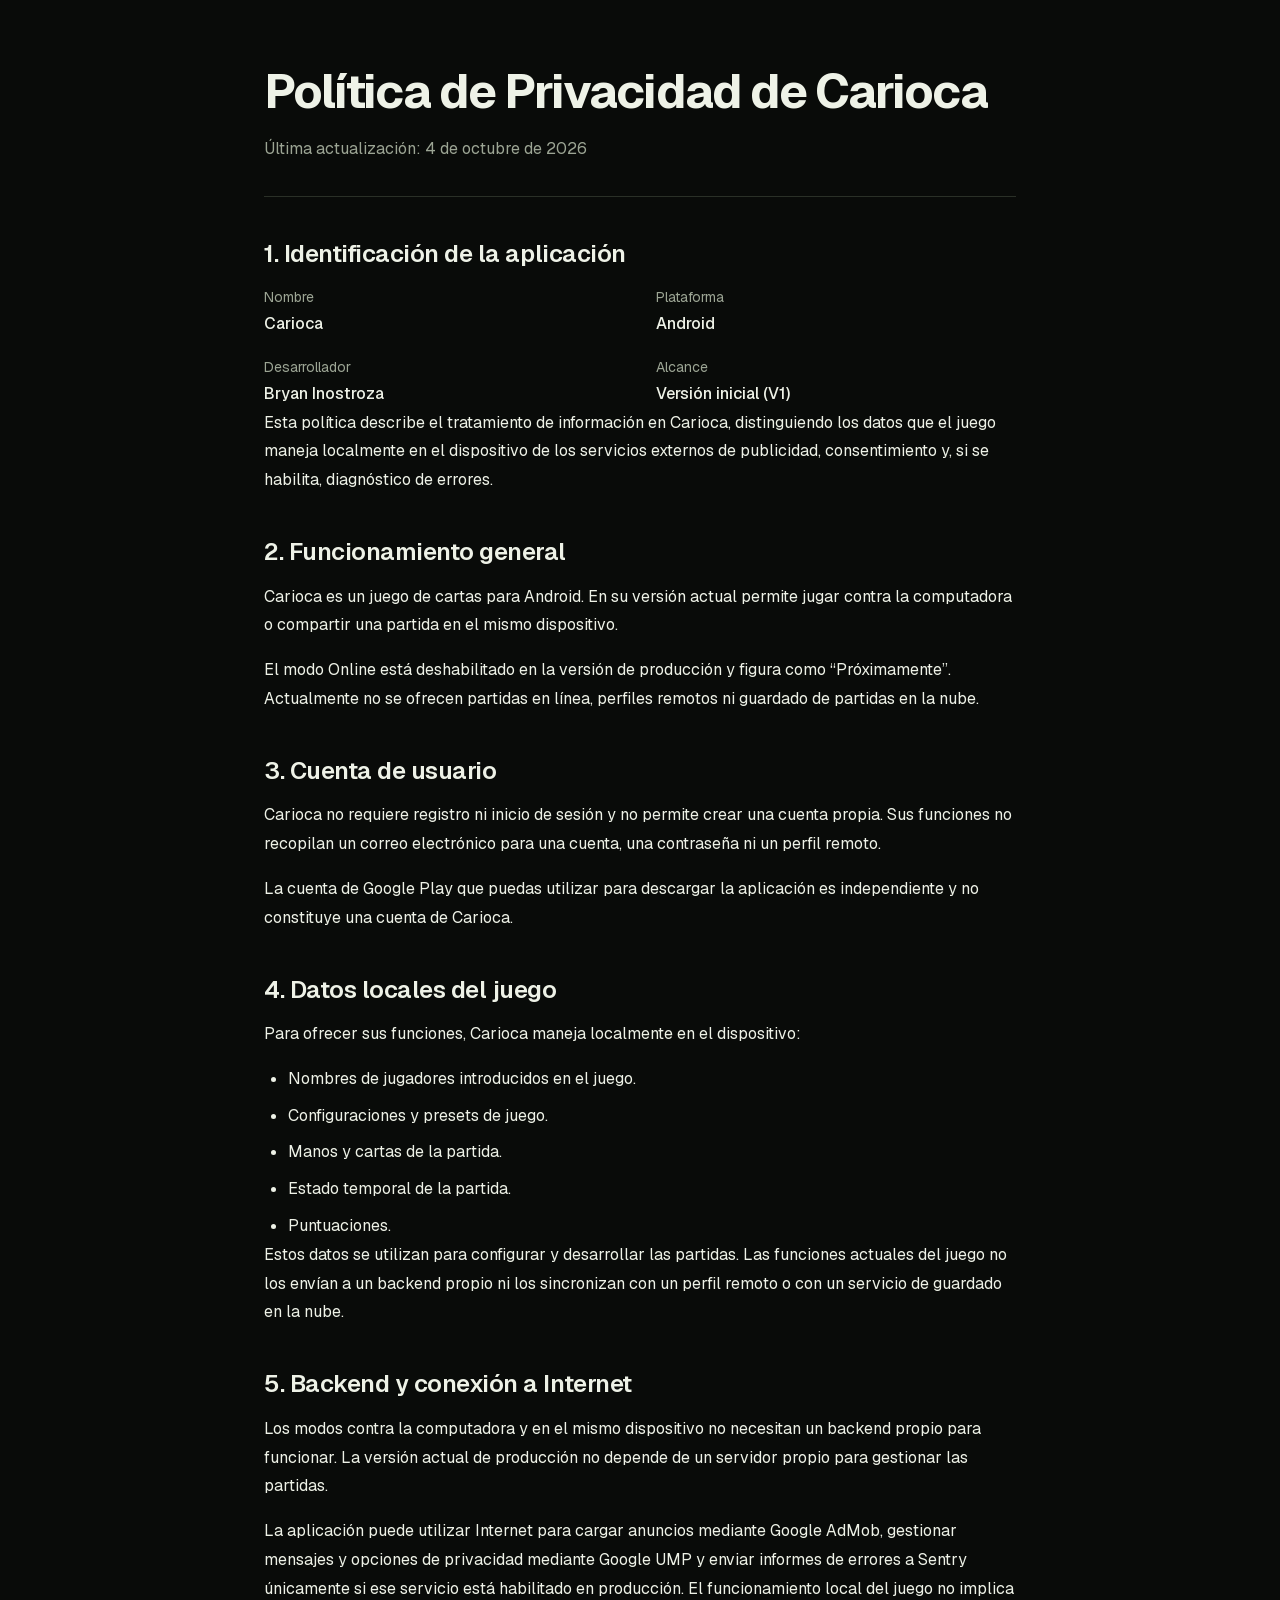
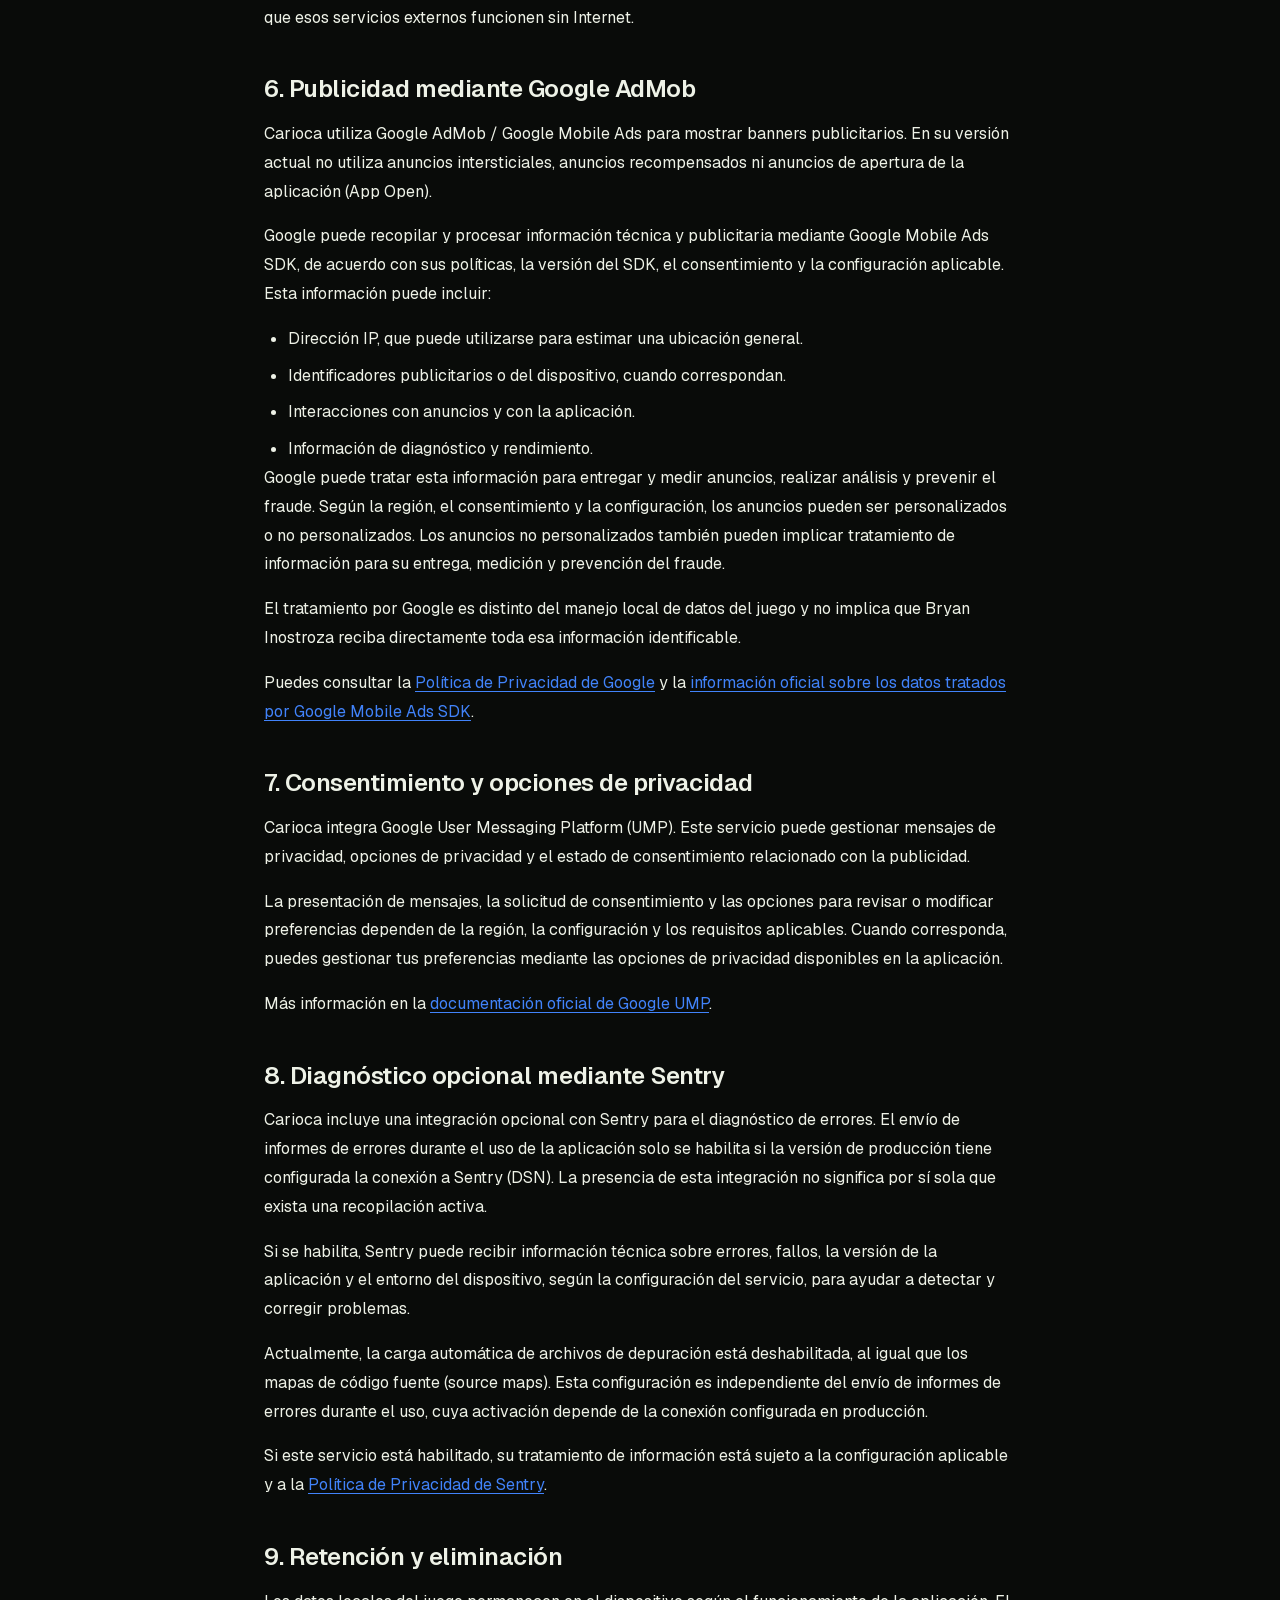
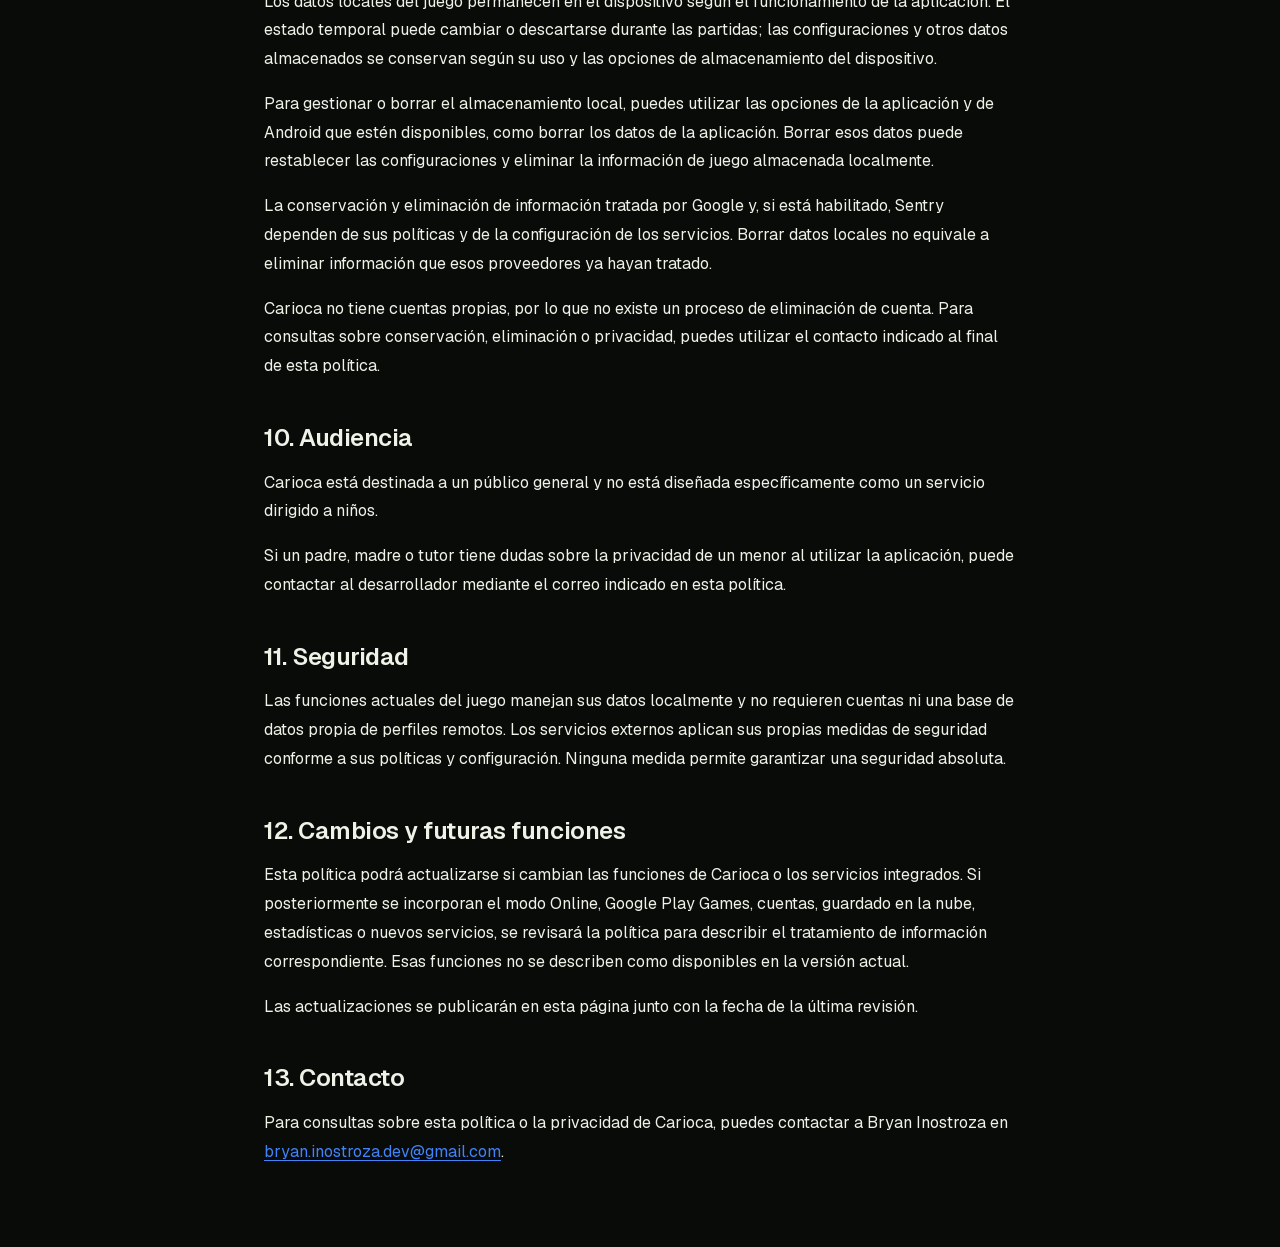
==== carioca/index.html @ cc93dd93 "feat: add Carioca privacy policy" ====
<!DOCTYPE html>
<html lang="es">
  <head>
    <meta charset="utf-8">
    <meta name="viewport" content="width=device-width, initial-scale=1">
    <title>Política de Privacidad — Carioca</title>
    <meta name="description" content="Política de privacidad de la aplicación Carioca.">
    <link rel="stylesheet" href="../styles.css">
  </head>
  <body class="policy-site">
    <main class="policy-page">
      <article aria-labelledby="titulo-politica">
        <header>
          <h1 id="titulo-politica">Política de Privacidad de Carioca</h1>
          <p>Última actualización: <time datetime="2026-10-04">4 de octubre de 2026</time></p>
        </header>
        <section aria-labelledby="identificacion">
          <h2 id="identificacion">1. Identificación de la aplicación</h2>
          <dl>
            <div>
              <dt>Nombre</dt>
              <dd>Carioca</dd>
            </div>
            <div>
              <dt>Plataforma</dt>
              <dd>Android</dd>
            </div>
            <div>
              <dt>Desarrollador</dt>
              <dd>Bryan Inostroza</dd>
            </div>
            <div>
              <dt>Alcance</dt>
              <dd>Versión inicial (V1)</dd>
            </div>
          </dl>
          <p>Esta política describe el tratamiento de información en Carioca, distinguiendo los datos que el juego maneja localmente en el dispositivo de los servicios externos de publicidad, consentimiento y, si se habilita, diagnóstico de errores.</p>
        </section>
        <section aria-labelledby="funcionamiento">
          <h2 id="funcionamiento">2. Funcionamiento general</h2>
          <p>Carioca es un juego de cartas para Android. En su versión actual permite jugar contra la computadora o compartir una partida en el mismo dispositivo.</p>
          <p>El modo Online está deshabilitado en la versión de producción y figura como “Próximamente”. Actualmente no se ofrecen partidas en línea, perfiles remotos ni guardado de partidas en la nube.</p>
        </section>
        <section aria-labelledby="cuenta">
          <h2 id="cuenta">3. Cuenta de usuario</h2>
          <p>Carioca no requiere registro ni inicio de sesión y no permite crear una cuenta propia. Sus funciones no recopilan un correo electrónico para una cuenta, una contraseña ni un perfil remoto.</p>
          <p>La cuenta de Google Play que puedas utilizar para descargar la aplicación es independiente y no constituye una cuenta de Carioca.</p>
        </section>
        <section aria-labelledby="datos-locales">
          <h2 id="datos-locales">4. Datos locales del juego</h2>
          <p>Para ofrecer sus funciones, Carioca maneja localmente en el dispositivo:</p>
          <ul>
            <li>Nombres de jugadores introducidos en el juego.</li>
            <li>Configuraciones y presets de juego.</li>
            <li>Manos y cartas de la partida.</li>
            <li>Estado temporal de la partida.</li>
            <li>Puntuaciones.</li>
          </ul>
          <p>Estos datos se utilizan para configurar y desarrollar las partidas. Las funciones actuales del juego no los envían a un backend propio ni los sincronizan con un perfil remoto o con un servicio de guardado en la nube.</p>
        </section>
        <section aria-labelledby="conexion">
          <h2 id="conexion">5. Backend y conexión a Internet</h2>
          <p>Los modos contra la computadora y en el mismo dispositivo no necesitan un backend propio para funcionar. La versión actual de producción no depende de un servidor propio para gestionar las partidas.</p>
          <p>La aplicación puede utilizar Internet para cargar anuncios mediante Google AdMob, gestionar mensajes y opciones de privacidad mediante Google UMP y enviar informes de errores a Sentry únicamente si ese servicio está habilitado en producción. El funcionamiento local del juego no implica que esos servicios externos funcionen sin Internet.</p>
        </section>
        <section aria-labelledby="admob">
          <h2 id="admob">6. Publicidad mediante Google AdMob</h2>
          <p>Carioca utiliza Google AdMob / Google Mobile Ads para mostrar banners publicitarios. En su versión actual no utiliza anuncios intersticiales, anuncios recompensados ni anuncios de apertura de la aplicación (App Open).</p>
          <p>Google puede recopilar y procesar información técnica y publicitaria mediante Google Mobile Ads SDK, de acuerdo con sus políticas, la versión del SDK, el consentimiento y la configuración aplicable. Esta información puede incluir:</p>
          <ul>
            <li>Dirección IP, que puede utilizarse para estimar una ubicación general.</li>
            <li>Identificadores publicitarios o del dispositivo, cuando correspondan.</li>
            <li>Interacciones con anuncios y con la aplicación.</li>
            <li>Información de diagnóstico y rendimiento.</li>
          </ul>
          <p>Google puede tratar esta información para entregar y medir anuncios, realizar análisis y prevenir el fraude. Según la región, el consentimiento y la configuración, los anuncios pueden ser personalizados o no personalizados. Los anuncios no personalizados también pueden implicar tratamiento de información para su entrega, medición y prevención del fraude.</p>
          <p>El tratamiento por Google es distinto del manejo local de datos del juego y no implica que Bryan Inostroza reciba directamente toda esa información identificable.</p>
          <p>Puedes consultar la <a href="https://policies.google.com/privacy">Política de Privacidad de Google</a> y la <a href="https://developers.google.com/admob/android/privacy/play-data-disclosure">información oficial sobre los datos tratados por Google Mobile Ads SDK</a>.</p>
        </section>
        <section aria-labelledby="consentimiento">
          <h2 id="consentimiento">7. Consentimiento y opciones de privacidad</h2>
          <p>Carioca integra Google User Messaging Platform (UMP). Este servicio puede gestionar mensajes de privacidad, opciones de privacidad y el estado de consentimiento relacionado con la publicidad.</p>
          <p>La presentación de mensajes, la solicitud de consentimiento y las opciones para revisar o modificar preferencias dependen de la región, la configuración y los requisitos aplicables. Cuando corresponda, puedes gestionar tus preferencias mediante las opciones de privacidad disponibles en la aplicación.</p>
          <p>Más información en la <a href="https://developers.google.com/admob/android/privacy">documentación oficial de Google UMP</a>.</p>
        </section>
        <section aria-labelledby="sentry">
          <h2 id="sentry">8. Diagnóstico opcional mediante Sentry</h2>
          <p>Carioca incluye una integración opcional con Sentry para el diagnóstico de errores. El envío de informes de errores durante el uso de la aplicación solo se habilita si la versión de producción tiene configurada la conexión a Sentry (DSN). La presencia de esta integración no significa por sí sola que exista una recopilación activa.</p>
          <p>Si se habilita, Sentry puede recibir información técnica sobre errores, fallos, la versión de la aplicación y el entorno del dispositivo, según la configuración del servicio, para ayudar a detectar y corregir problemas.</p>
          <p>Actualmente, la carga automática de archivos de depuración está deshabilitada, al igual que los mapas de código fuente (source maps). Esta configuración es independiente del envío de informes de errores durante el uso, cuya activación depende de la conexión configurada en producción.</p>
          <p>Si este servicio está habilitado, su tratamiento de información está sujeto a la configuración aplicable y a la <a href="https://sentry.io/privacy/">Política de Privacidad de Sentry</a>.</p>
        </section>
        <section aria-labelledby="retencion">
          <h2 id="retencion">9. Retención y eliminación</h2>
          <p>Los datos locales del juego permanecen en el dispositivo según el funcionamiento de la aplicación. El estado temporal puede cambiar o descartarse durante las partidas; las configuraciones y otros datos almacenados se conservan según su uso y las opciones de almacenamiento del dispositivo.</p>
          <p>Para gestionar o borrar el almacenamiento local, puedes utilizar las opciones de la aplicación y de Android que estén disponibles, como borrar los datos de la aplicación. Borrar esos datos puede restablecer las configuraciones y eliminar la información de juego almacenada localmente.</p>
          <p>La conservación y eliminación de información tratada por Google y, si está habilitado, Sentry dependen de sus políticas y de la configuración de los servicios. Borrar datos locales no equivale a eliminar información que esos proveedores ya hayan tratado.</p>
          <p>Carioca no tiene cuentas propias, por lo que no existe un proceso de eliminación de cuenta. Para consultas sobre conservación, eliminación o privacidad, puedes utilizar el contacto indicado al final de esta política.</p>
        </section>
        <section aria-labelledby="audiencia">
          <h2 id="audiencia">10. Audiencia</h2>
          <p>Carioca está destinada a un público general y no está diseñada específicamente como un servicio dirigido a niños.</p>
          <p>Si un padre, madre o tutor tiene dudas sobre la privacidad de un menor al utilizar la aplicación, puede contactar al desarrollador mediante el correo indicado en esta política.</p>
        </section>
        <section aria-labelledby="seguridad">
          <h2 id="seguridad">11. Seguridad</h2>
          <p>Las funciones actuales del juego manejan sus datos localmente y no requieren cuentas ni una base de datos propia de perfiles remotos. Los servicios externos aplican sus propias medidas de seguridad conforme a sus políticas y configuración. Ninguna medida permite garantizar una seguridad absoluta.</p>
        </section>
        <section aria-labelledby="cambios">
          <h2 id="cambios">12. Cambios y futuras funciones</h2>
          <p>Esta política podrá actualizarse si cambian las funciones de Carioca o los servicios integrados. Si posteriormente se incorporan el modo Online, Google Play Games, cuentas, guardado en la nube, estadísticas o nuevos servicios, se revisará la política para describir el tratamiento de información correspondiente. Esas funciones no se describen como disponibles en la versión actual.</p>
          <p>Las actualizaciones se publicarán en esta página junto con la fecha de la última revisión.</p>
        </section>
        <section aria-labelledby="contacto-privacidad">
          <h2 id="contacto-privacidad">13. Contacto</h2>
          <p>Para consultas sobre esta política o la privacidad de Carioca, puedes contactar a Bryan Inostroza en <a href="mailto:bryan.inostroza.dev@gmail.com">bryan.inostroza.dev@gmail.com</a>.</p>
        </section>
      </article>
    </main>
  </body>
</html>
---- styles.css ----
:root {
  color-scheme: light;
  --background: #f5f6f8;
  --surface: #ffffff;
  --text: #242b35;
  --muted: #596372;
  --border: #dce1e7;
  --accent: #254e78;
  font-family: system-ui, -apple-system, BlinkMacSystemFont, "Segoe UI", sans-serif;
  color: var(--text);
  background: var(--background);
  line-height: 1.75;
  -webkit-text-size-adjust: 100%;
}

* {
  box-sizing: border-box;
}

body {
  margin: 0;
}

.page {
  width: min(100% - 2rem, 48rem);
  margin: 3rem auto;
  padding: clamp(1.25rem, 5vw, 3.5rem);
  background: var(--surface);
  border: 1px solid var(--border);
  border-radius: 0.75rem;
  overflow-wrap: anywhere;
}

.directory h1 {
  margin: 0;
  font-size: clamp(1.8rem, 5vw, 2.5rem);
  line-height: 1.25;
  font-weight: 650;
  letter-spacing: -0.035em;
  text-wrap: balance;
}

a {
  color: var(--accent);
  text-underline-offset: 0.2em;
  text-decoration-thickness: 0.08em;
}

a:hover {
  text-decoration-thickness: 0.15em;
}

a:focus-visible {
  outline: 3px solid var(--accent);
  outline-offset: 4px;
  border-radius: 2px;
}

.directory {
  margin-top: clamp(2rem, 12vh, 7rem);
}

.app-link {
  display: block;
  margin-top: 2rem;
  padding: 0.75rem 0;
  border-top: 1px solid var(--border);
  font-weight: 600;
}

@media (max-width: 36rem) {
  .page {
    margin-block: 1rem;
  }
}

@media print {
  :root {
    background: white;
    color: black;
  }

  .page {
    width: 100%;
    margin: 0;
    padding: 0;
    border: 0;
  }

  h2 {
    break-after: avoid;
  }
}

/* Fonts bundled locally with their OFL licenses in assets/fonts/. */
@font-face {
  font-family: "Geist";
  font-style: normal;
  font-weight: 100 900;
  font-display: swap;
  src: url("./assets/fonts/geist-latin.woff2") format("woff2");
}

@font-face {
  font-family: "Geist Mono";
  font-style: normal;
  font-weight: 100 900;
  font-display: swap;
  src: url("./assets/fonts/geist-mono-latin.woff2") format("woff2");
}

/* Static equivalent of the reference privacy layout and its dark theme. */
.policy-site {
  color-scheme: dark;
  --background: #090b09;
  --text: #eef2e7;
  --muted: #9ca594;
  --border: #2a3027;
  --accent: #4183fa;
  min-height: 100dvh;
  background: var(--background);
  color: var(--text);
  font-family: "Geist", system-ui, -apple-system, BlinkMacSystemFont, "Segoe UI", sans-serif;
  -webkit-font-smoothing: antialiased;
  -moz-osx-font-smoothing: grayscale;
  text-rendering: optimizeLegibility;
}

.policy-site ::selection {
  background: rgb(185 232 74 / 0.28);
  color: var(--text);
}

.policy-page {
  width: 100%;
  max-width: 50rem;
  margin-inline: auto;
  padding: 3rem 1rem 4rem;
  line-height: 1.8;
  overflow-wrap: anywhere;
}

/* Replace browser defaults and the directory's shared typography. */
.policy-page :where(h1, h2, p, dl, dd, ul, section) {
  margin: 0;
}

.policy-page header {
  margin-bottom: 2.5rem;
  padding-bottom: 2rem;
  border-bottom: 1px solid var(--border);
}

.policy-page h1 {
  font-size: clamp(2rem, 5vw, 3rem);
  font-weight: 700;
  line-height: 1.15;
  letter-spacing: -0.04em;
  text-wrap: balance;
}

.policy-page header p {
  margin-top: 1rem;
  color: var(--muted);
  font-size: 1rem;
}

.policy-page section + section {
  margin-top: 2.5rem;
}

.policy-page h2 {
  margin-bottom: 0.875rem;
  font-size: clamp(1.25rem, 3vw, 1.5rem);
  font-weight: 600;
  line-height: 1.4;
  letter-spacing: -0.02em;
}

.policy-page p + p,
.policy-page ul {
  margin-top: 1rem;
}

.policy-page ul {
  padding-left: 1.5rem;
  list-style: disc;
}

.policy-page li + li {
  margin-top: 0.5rem;
}

.policy-page dl {
  display: grid;
  gap: 0.75rem;
}

.policy-page dt {
  font-size: 0.875rem;
  color: var(--muted);
}

.policy-page dd {
  min-width: 0;
  font-weight: 500;
}

.policy-page code {
  font-family: "Geist Mono", ui-monospace, monospace;
  font-size: 0.875em;
}

.policy-page a {
  text-decoration: underline;
  text-decoration-thickness: auto;
}

.policy-page a:hover {
  color: var(--text);
  text-decoration-thickness: auto;
}

.policy-page a:focus-visible {
  outline: 2px solid var(--accent);
  outline-offset: 4px;
}

@media (min-width: 640px) {
  .policy-page {
    padding: 4rem 1.5rem 5rem;
  }

  .policy-page dl {
    grid-template-columns: repeat(2, minmax(0, 1fr));
    gap: 1rem 2rem;
  }
}

@media print {
  .policy-site {
    color-scheme: light;
    --background: #ffffff;
    --text: #000000;
    --muted: #333333;
    --border: #777777;
    --accent: #254e78;
    background: white;
    color: black;
  }

  .policy-page {
    max-width: none;
    padding: 0;
  }
}
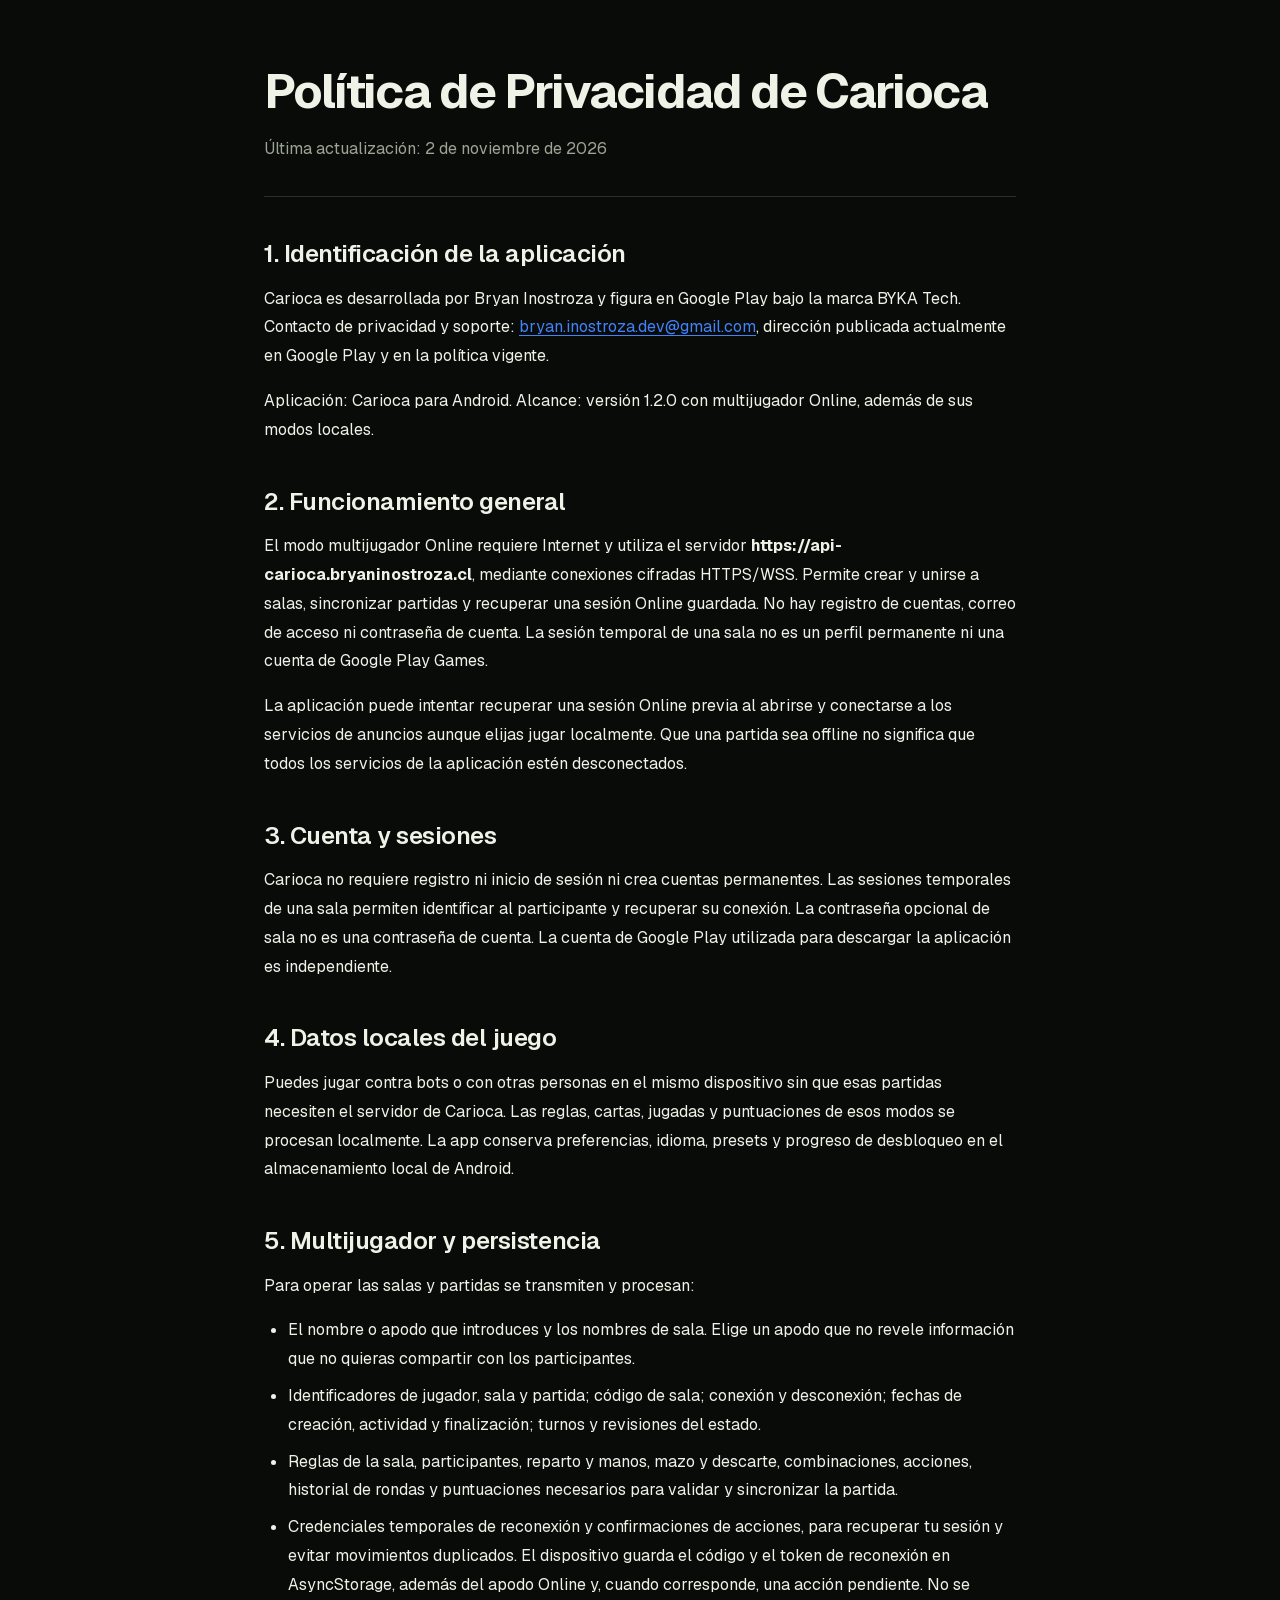
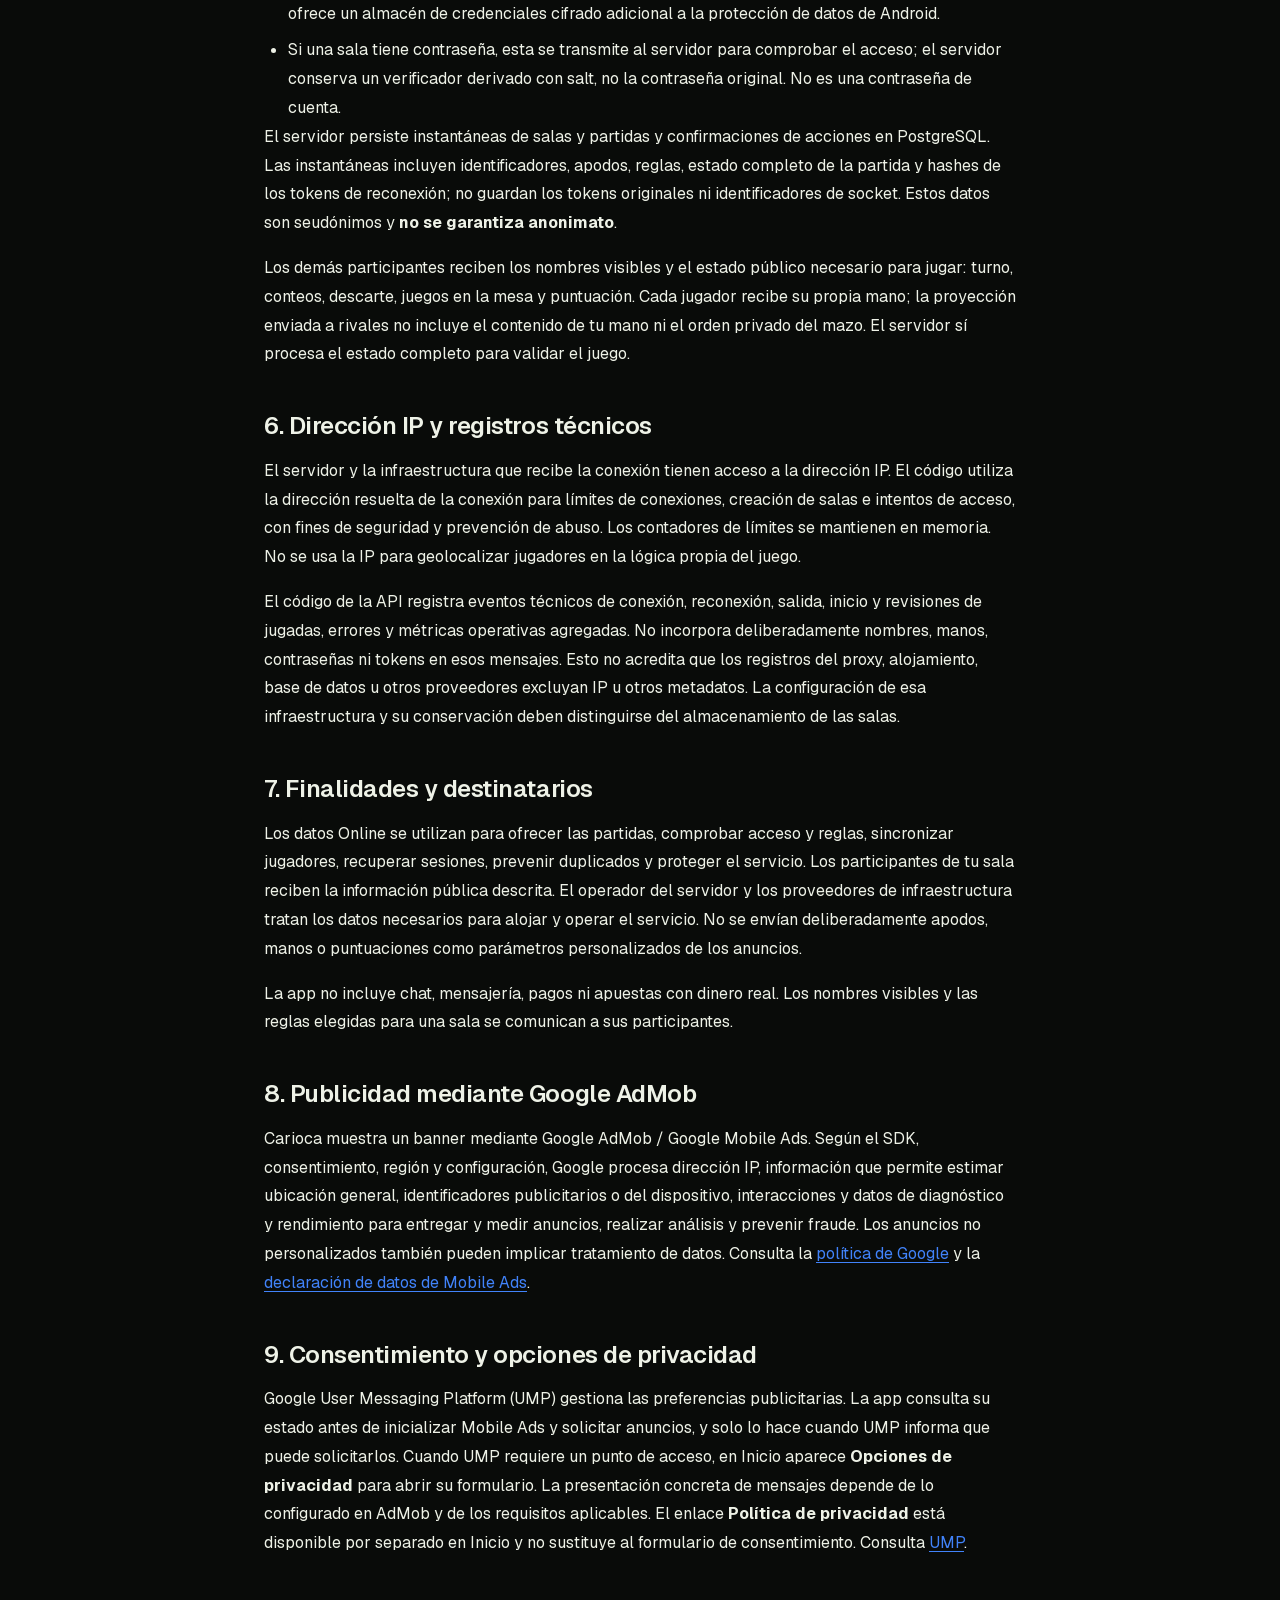
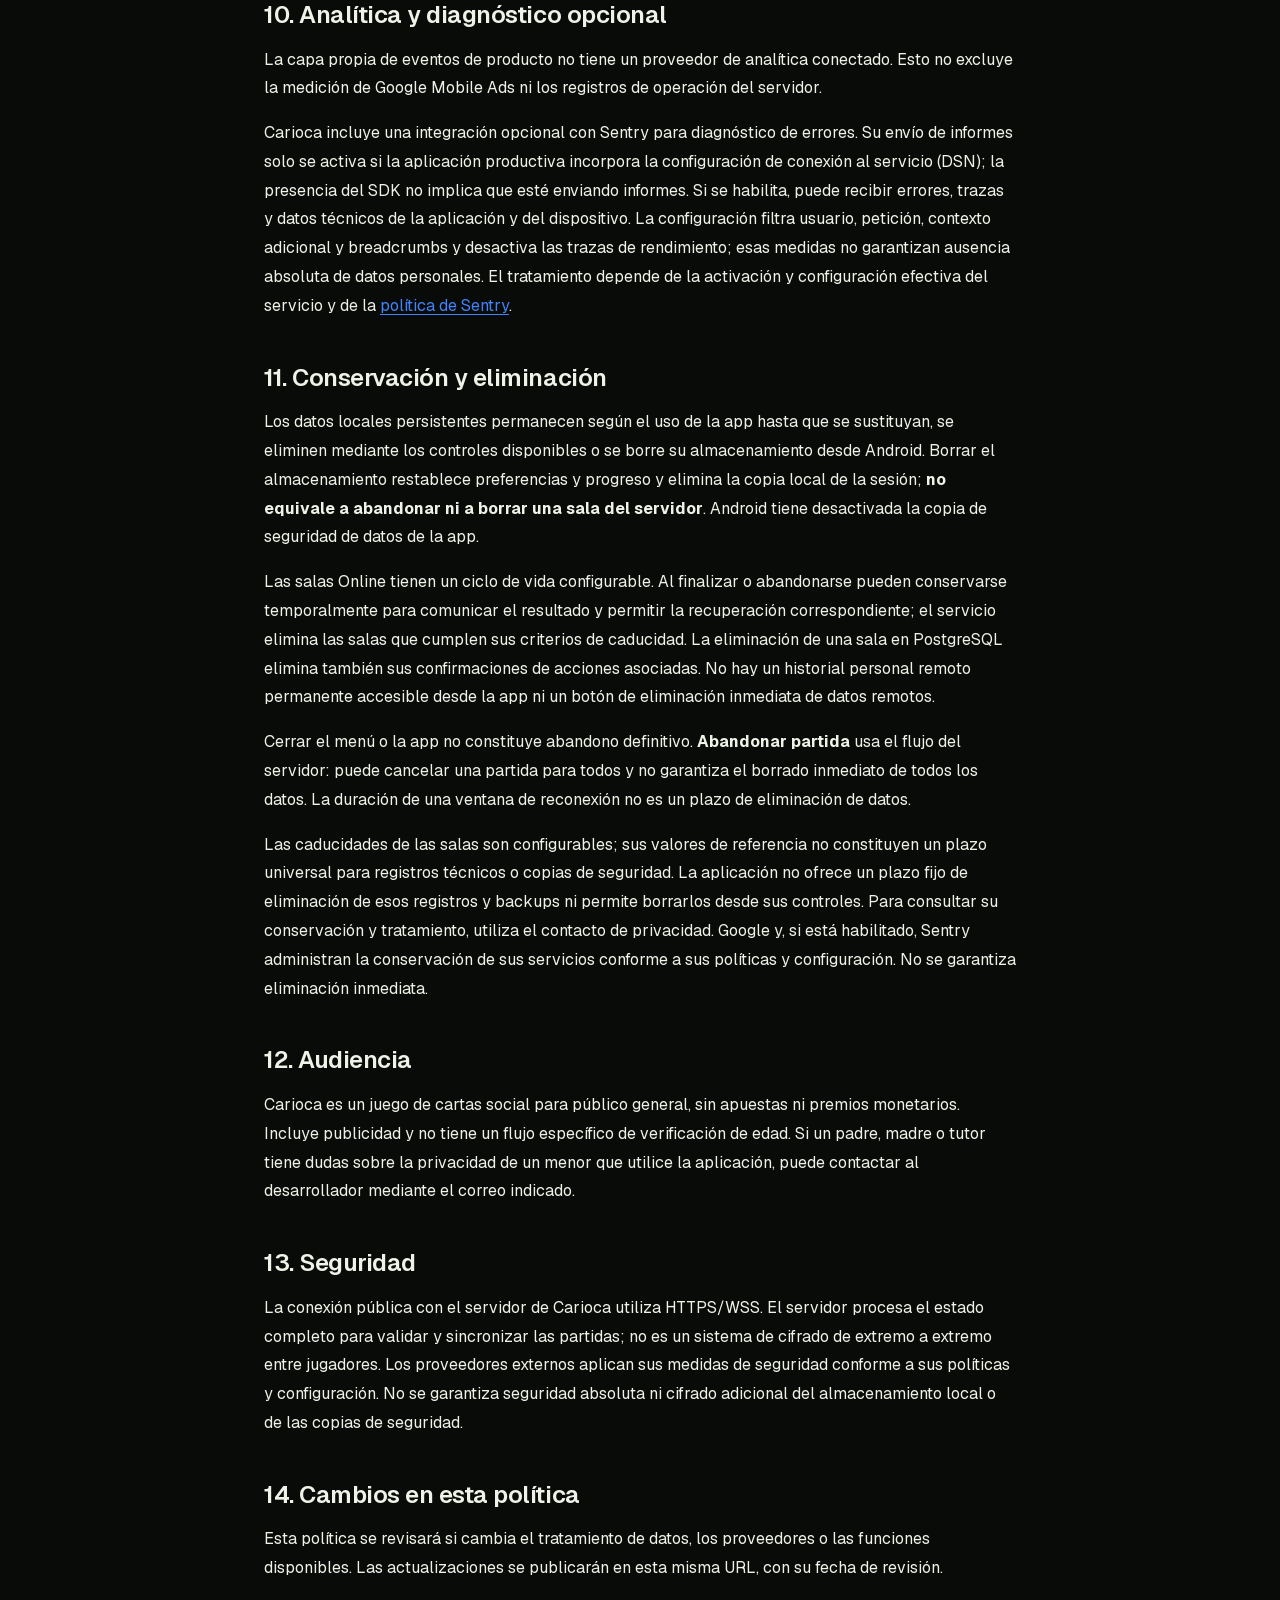
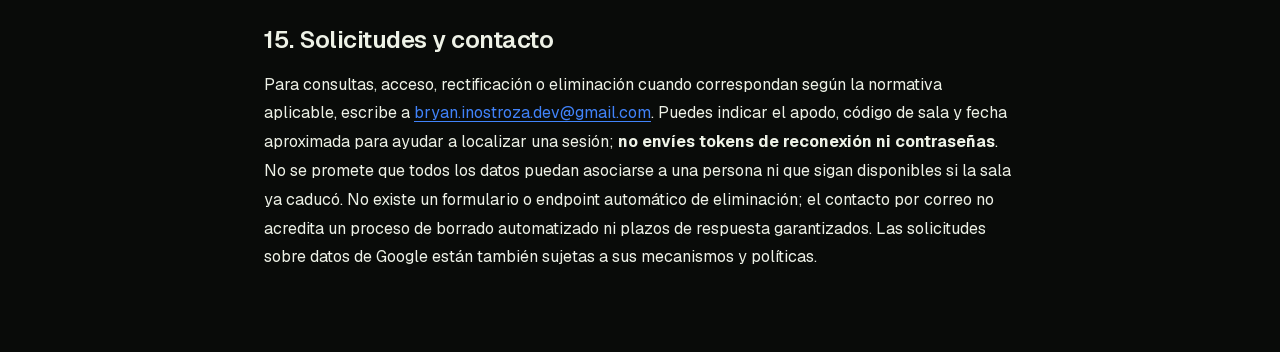
==== commit b866cee8: "docs: update Carioca privacy policy for online multiplayer" ====
--- a/carioca/index.html
+++ b/carioca/index.html
@@ -1,119 +1,318 @@
-<!DOCTYPE html>
+<!doctype html>
 <html lang="es">
   <head>
-    <meta charset="utf-8">
-    <meta name="viewport" content="width=device-width, initial-scale=1">
+    <meta charset="utf-8" />
+    <meta name="viewport" content="width=device-width, initial-scale=1" />
     <title>Política de Privacidad — Carioca</title>
-    <meta name="description" content="Política de privacidad de la aplicación Carioca.">
-    <link rel="stylesheet" href="../styles.css">
+    <meta
+      name="description"
+      content="Política de privacidad de la aplicación Carioca."
+    />
+    <link rel="stylesheet" href="../styles.css" />
+    <link
+      rel="canonical"
+      href="https://bryanino.github.io/app-privacy/carioca/"
+    />
   </head>
   <body class="policy-site">
     <main class="policy-page">
       <article aria-labelledby="titulo-politica">
         <header>
           <h1 id="titulo-politica">Política de Privacidad de Carioca</h1>
-          <p>Última actualización: <time datetime="2026-10-04">4 de octubre de 2026</time></p>
+          <p>
+            Última actualización:
+            <time datetime="2026-11-02">2 de noviembre de 2026</time>
+          </p>
         </header>
         <section aria-labelledby="identificacion">
           <h2 id="identificacion">1. Identificación de la aplicación</h2>
-          <dl>
-            <div>
-              <dt>Nombre</dt>
-              <dd>Carioca</dd>
-            </div>
-            <div>
-              <dt>Plataforma</dt>
-              <dd>Android</dd>
-            </div>
-            <div>
-              <dt>Desarrollador</dt>
-              <dd>Bryan Inostroza</dd>
-            </div>
-            <div>
-              <dt>Alcance</dt>
-              <dd>Versión inicial (V1)</dd>
-            </div>
-          </dl>
-          <p>Esta política describe el tratamiento de información en Carioca, distinguiendo los datos que el juego maneja localmente en el dispositivo de los servicios externos de publicidad, consentimiento y, si se habilita, diagnóstico de errores.</p>
+          <p>
+            Carioca es desarrollada por Bryan Inostroza y figura en Google Play
+            bajo la marca BYKA Tech. Contacto de privacidad y soporte:
+            <a href="mailto:bryan.inostroza.dev@gmail.com"
+              >bryan.inostroza.dev@gmail.com</a
+            >, dirección publicada actualmente en Google Play y en la política
+            vigente.
+          </p>
+          <p>
+            Aplicación: Carioca para Android. Alcance: versión 1.2.0 con
+            multijugador Online, además de sus modos locales.
+          </p>
         </section>
         <section aria-labelledby="funcionamiento">
           <h2 id="funcionamiento">2. Funcionamiento general</h2>
-          <p>Carioca es un juego de cartas para Android. En su versión actual permite jugar contra la computadora o compartir una partida en el mismo dispositivo.</p>
-          <p>El modo Online está deshabilitado en la versión de producción y figura como “Próximamente”. Actualmente no se ofrecen partidas en línea, perfiles remotos ni guardado de partidas en la nube.</p>
+          <p>
+            El modo multijugador Online requiere Internet y utiliza el servidor
+            <strong>https://api-carioca.bryaninostroza.cl</strong>, mediante
+            conexiones cifradas HTTPS/WSS. Permite crear y unirse a salas,
+            sincronizar partidas y recuperar una sesión Online guardada. No hay
+            registro de cuentas, correo de acceso ni contraseña de cuenta. La
+            sesión temporal de una sala no es un perfil permanente ni una cuenta
+            de Google Play Games.
+          </p>
+          <p>
+            La aplicación puede intentar recuperar una sesión Online previa al
+            abrirse y conectarse a los servicios de anuncios aunque elijas jugar
+            localmente. Que una partida sea offline no significa que todos los
+            servicios de la aplicación estén desconectados.
+          </p>
         </section>
         <section aria-labelledby="cuenta">
-          <h2 id="cuenta">3. Cuenta de usuario</h2>
-          <p>Carioca no requiere registro ni inicio de sesión y no permite crear una cuenta propia. Sus funciones no recopilan un correo electrónico para una cuenta, una contraseña ni un perfil remoto.</p>
-          <p>La cuenta de Google Play que puedas utilizar para descargar la aplicación es independiente y no constituye una cuenta de Carioca.</p>
+          <h2 id="cuenta">3. Cuenta y sesiones</h2>
+          <p>
+            Carioca no requiere registro ni inicio de sesión ni crea cuentas
+            permanentes. Las sesiones temporales de una sala permiten
+            identificar al participante y recuperar su conexión. La contraseña
+            opcional de sala no es una contraseña de cuenta. La cuenta de Google
+            Play utilizada para descargar la aplicación es independiente.
+          </p>
         </section>
         <section aria-labelledby="datos-locales">
           <h2 id="datos-locales">4. Datos locales del juego</h2>
-          <p>Para ofrecer sus funciones, Carioca maneja localmente en el dispositivo:</p>
+          <p>
+            Puedes jugar contra bots o con otras personas en el mismo
+            dispositivo sin que esas partidas necesiten el servidor de Carioca.
+            Las reglas, cartas, jugadas y puntuaciones de esos modos se procesan
+            localmente. La app conserva preferencias, idioma, presets y progreso
+            de desbloqueo en el almacenamiento local de Android.
+          </p>
+        </section>
+        <section aria-labelledby="conexion">
+          <h2 id="conexion">5. Multijugador y persistencia</h2>
+          <p>Para operar las salas y partidas se transmiten y procesan:</p>
           <ul>
-            <li>Nombres de jugadores introducidos en el juego.</li>
-            <li>Configuraciones y presets de juego.</li>
-            <li>Manos y cartas de la partida.</li>
-            <li>Estado temporal de la partida.</li>
-            <li>Puntuaciones.</li>
+            <li>
+              El nombre o apodo que introduces y los nombres de sala. Elige un
+              apodo que no revele información que no quieras compartir con los
+              participantes.
+            </li>
+            <li>
+              Identificadores de jugador, sala y partida; código de sala;
+              conexión y desconexión; fechas de creación, actividad y
+              finalización; turnos y revisiones del estado.
+            </li>
+            <li>
+              Reglas de la sala, participantes, reparto y manos, mazo y
+              descarte, combinaciones, acciones, historial de rondas y
+              puntuaciones necesarios para validar y sincronizar la partida.
+            </li>
+            <li>
+              Credenciales temporales de reconexión y confirmaciones de
+              acciones, para recuperar tu sesión y evitar movimientos
+              duplicados. El dispositivo guarda el código y el token de
+              reconexión en AsyncStorage, además del apodo Online y, cuando
+              corresponde, una acción pendiente. No se ofrece un almacén de
+              credenciales cifrado adicional a la protección de datos de
+              Android.
+            </li>
+            <li>
+              Si una sala tiene contraseña, esta se transmite al servidor para
+              comprobar el acceso; el servidor conserva un verificador derivado
+              con salt, no la contraseña original. No es una contraseña de
+              cuenta.
+            </li>
           </ul>
-          <p>Estos datos se utilizan para configurar y desarrollar las partidas. Las funciones actuales del juego no los envían a un backend propio ni los sincronizan con un perfil remoto o con un servicio de guardado en la nube.</p>
-        </section>
-        <section aria-labelledby="conexion">
-          <h2 id="conexion">5. Backend y conexión a Internet</h2>
-          <p>Los modos contra la computadora y en el mismo dispositivo no necesitan un backend propio para funcionar. La versión actual de producción no depende de un servidor propio para gestionar las partidas.</p>
-          <p>La aplicación puede utilizar Internet para cargar anuncios mediante Google AdMob, gestionar mensajes y opciones de privacidad mediante Google UMP y enviar informes de errores a Sentry únicamente si ese servicio está habilitado en producción. El funcionamiento local del juego no implica que esos servicios externos funcionen sin Internet.</p>
+          <p>
+            El servidor persiste instantáneas de salas y partidas y
+            confirmaciones de acciones en PostgreSQL. Las instantáneas incluyen
+            identificadores, apodos, reglas, estado completo de la partida y
+            hashes de los tokens de reconexión; no guardan los tokens originales
+            ni identificadores de socket. Estos datos son seudónimos y
+            <strong>no se garantiza anonimato</strong>.
+          </p>
+          <p>
+            Los demás participantes reciben los nombres visibles y el estado
+            público necesario para jugar: turno, conteos, descarte, juegos en la
+            mesa y puntuación. Cada jugador recibe su propia mano; la proyección
+            enviada a rivales no incluye el contenido de tu mano ni el orden
+            privado del mazo. El servidor sí procesa el estado completo para
+            validar el juego.
+          </p>
+        </section>
+        <section aria-labelledby="direccion-ip">
+          <h2 id="direccion-ip">6. Dirección IP y registros técnicos</h2>
+          <p>
+            El servidor y la infraestructura que recibe la conexión tienen
+            acceso a la dirección IP. El código utiliza la dirección resuelta de
+            la conexión para límites de conexiones, creación de salas e intentos
+            de acceso, con fines de seguridad y prevención de abuso. Los
+            contadores de límites se mantienen en memoria. No se usa la IP para
+            geolocalizar jugadores en la lógica propia del juego.
+          </p>
+          <p>
+            El código de la API registra eventos técnicos de conexión,
+            reconexión, salida, inicio y revisiones de jugadas, errores y
+            métricas operativas agregadas. No incorpora deliberadamente nombres,
+            manos, contraseñas ni tokens en esos mensajes. Esto no acredita que
+            los registros del proxy, alojamiento, base de datos u otros
+            proveedores excluyan IP u otros metadatos. La configuración de esa
+            infraestructura y su conservación deben distinguirse del
+            almacenamiento de las salas.
+          </p>
+        </section>
+        <section aria-labelledby="finalidades">
+          <h2 id="finalidades">7. Finalidades y destinatarios</h2>
+          <p>
+            Los datos Online se utilizan para ofrecer las partidas, comprobar
+            acceso y reglas, sincronizar jugadores, recuperar sesiones, prevenir
+            duplicados y proteger el servicio. Los participantes de tu sala
+            reciben la información pública descrita. El operador del servidor y
+            los proveedores de infraestructura tratan los datos necesarios para
+            alojar y operar el servicio. No se envían deliberadamente apodos,
+            manos o puntuaciones como parámetros personalizados de los anuncios.
+          </p>
+          <p>
+            La app no incluye chat, mensajería, pagos ni apuestas con dinero
+            real. Los nombres visibles y las reglas elegidas para una sala se
+            comunican a sus participantes.
+          </p>
         </section>
         <section aria-labelledby="admob">
-          <h2 id="admob">6. Publicidad mediante Google AdMob</h2>
-          <p>Carioca utiliza Google AdMob / Google Mobile Ads para mostrar banners publicitarios. En su versión actual no utiliza anuncios intersticiales, anuncios recompensados ni anuncios de apertura de la aplicación (App Open).</p>
-          <p>Google puede recopilar y procesar información técnica y publicitaria mediante Google Mobile Ads SDK, de acuerdo con sus políticas, la versión del SDK, el consentimiento y la configuración aplicable. Esta información puede incluir:</p>
-          <ul>
-            <li>Dirección IP, que puede utilizarse para estimar una ubicación general.</li>
-            <li>Identificadores publicitarios o del dispositivo, cuando correspondan.</li>
-            <li>Interacciones con anuncios y con la aplicación.</li>
-            <li>Información de diagnóstico y rendimiento.</li>
-          </ul>
-          <p>Google puede tratar esta información para entregar y medir anuncios, realizar análisis y prevenir el fraude. Según la región, el consentimiento y la configuración, los anuncios pueden ser personalizados o no personalizados. Los anuncios no personalizados también pueden implicar tratamiento de información para su entrega, medición y prevención del fraude.</p>
-          <p>El tratamiento por Google es distinto del manejo local de datos del juego y no implica que Bryan Inostroza reciba directamente toda esa información identificable.</p>
-          <p>Puedes consultar la <a href="https://policies.google.com/privacy">Política de Privacidad de Google</a> y la <a href="https://developers.google.com/admob/android/privacy/play-data-disclosure">información oficial sobre los datos tratados por Google Mobile Ads SDK</a>.</p>
+          <h2 id="admob">8. Publicidad mediante Google AdMob</h2>
+          <p>
+            Carioca muestra un banner mediante Google AdMob / Google Mobile Ads.
+            Según el SDK, consentimiento, región y configuración, Google procesa
+            dirección IP, información que permite estimar ubicación general,
+            identificadores publicitarios o del dispositivo, interacciones y
+            datos de diagnóstico y rendimiento para entregar y medir anuncios,
+            realizar análisis y prevenir fraude. Los anuncios no personalizados
+            también pueden implicar tratamiento de datos. Consulta la
+            <a href="https://policies.google.com/privacy">política de Google</a>
+            y la
+            <a
+              href="https://developers.google.com/admob/android/privacy/play-data-disclosure"
+              >declaración de datos de Mobile Ads</a
+            >.
+          </p>
         </section>
         <section aria-labelledby="consentimiento">
-          <h2 id="consentimiento">7. Consentimiento y opciones de privacidad</h2>
-          <p>Carioca integra Google User Messaging Platform (UMP). Este servicio puede gestionar mensajes de privacidad, opciones de privacidad y el estado de consentimiento relacionado con la publicidad.</p>
-          <p>La presentación de mensajes, la solicitud de consentimiento y las opciones para revisar o modificar preferencias dependen de la región, la configuración y los requisitos aplicables. Cuando corresponda, puedes gestionar tus preferencias mediante las opciones de privacidad disponibles en la aplicación.</p>
-          <p>Más información en la <a href="https://developers.google.com/admob/android/privacy">documentación oficial de Google UMP</a>.</p>
+          <h2 id="consentimiento">
+            9. Consentimiento y opciones de privacidad
+          </h2>
+          <p>
+            Google User Messaging Platform (UMP) gestiona las preferencias
+            publicitarias. La app consulta su estado antes de inicializar Mobile
+            Ads y solicitar anuncios, y solo lo hace cuando UMP informa que
+            puede solicitarlos. Cuando UMP requiere un punto de acceso, en
+            Inicio aparece <strong>Opciones de privacidad</strong> para abrir su
+            formulario. La presentación concreta de mensajes depende de lo
+            configurado en AdMob y de los requisitos aplicables. El enlace
+            <strong>Política de privacidad</strong> está disponible por separado
+            en Inicio y no sustituye al formulario de consentimiento. Consulta
+            <a href="https://developers.google.com/admob/android/privacy">UMP</a
+            >.
+          </p>
         </section>
         <section aria-labelledby="sentry">
-          <h2 id="sentry">8. Diagnóstico opcional mediante Sentry</h2>
-          <p>Carioca incluye una integración opcional con Sentry para el diagnóstico de errores. El envío de informes de errores durante el uso de la aplicación solo se habilita si la versión de producción tiene configurada la conexión a Sentry (DSN). La presencia de esta integración no significa por sí sola que exista una recopilación activa.</p>
-          <p>Si se habilita, Sentry puede recibir información técnica sobre errores, fallos, la versión de la aplicación y el entorno del dispositivo, según la configuración del servicio, para ayudar a detectar y corregir problemas.</p>
-          <p>Actualmente, la carga automática de archivos de depuración está deshabilitada, al igual que los mapas de código fuente (source maps). Esta configuración es independiente del envío de informes de errores durante el uso, cuya activación depende de la conexión configurada en producción.</p>
-          <p>Si este servicio está habilitado, su tratamiento de información está sujeto a la configuración aplicable y a la <a href="https://sentry.io/privacy/">Política de Privacidad de Sentry</a>.</p>
+          <h2 id="sentry">10. Analítica y diagnóstico opcional</h2>
+          <p>
+            La capa propia de eventos de producto no tiene un proveedor de
+            analítica conectado. Esto no excluye la medición de Google Mobile
+            Ads ni los registros de operación del servidor.
+          </p>
+          <p>
+            Carioca incluye una integración opcional con Sentry para diagnóstico
+            de errores. Su envío de informes solo se activa si la aplicación
+            productiva incorpora la configuración de conexión al servicio (DSN);
+            la presencia del SDK no implica que esté enviando informes. Si se
+            habilita, puede recibir errores, trazas y datos técnicos de la
+            aplicación y del dispositivo. La configuración filtra usuario,
+            petición, contexto adicional y breadcrumbs y desactiva las trazas de
+            rendimiento; esas medidas no garantizan ausencia absoluta de datos
+            personales. El tratamiento depende de la activación y configuración
+            efectiva del servicio y de la
+            <a href="https://sentry.io/privacy/">política de Sentry</a>.
+          </p>
         </section>
         <section aria-labelledby="retencion">
-          <h2 id="retencion">9. Retención y eliminación</h2>
-          <p>Los datos locales del juego permanecen en el dispositivo según el funcionamiento de la aplicación. El estado temporal puede cambiar o descartarse durante las partidas; las configuraciones y otros datos almacenados se conservan según su uso y las opciones de almacenamiento del dispositivo.</p>
-          <p>Para gestionar o borrar el almacenamiento local, puedes utilizar las opciones de la aplicación y de Android que estén disponibles, como borrar los datos de la aplicación. Borrar esos datos puede restablecer las configuraciones y eliminar la información de juego almacenada localmente.</p>
-          <p>La conservación y eliminación de información tratada por Google y, si está habilitado, Sentry dependen de sus políticas y de la configuración de los servicios. Borrar datos locales no equivale a eliminar información que esos proveedores ya hayan tratado.</p>
-          <p>Carioca no tiene cuentas propias, por lo que no existe un proceso de eliminación de cuenta. Para consultas sobre conservación, eliminación o privacidad, puedes utilizar el contacto indicado al final de esta política.</p>
+          <h2 id="retencion">11. Conservación y eliminación</h2>
+          <p>
+            Los datos locales persistentes permanecen según el uso de la app
+            hasta que se sustituyan, se eliminen mediante los controles
+            disponibles o se borre su almacenamiento desde Android. Borrar el
+            almacenamiento restablece preferencias y progreso y elimina la copia
+            local de la sesión;
+            <strong
+              >no equivale a abandonar ni a borrar una sala del servidor</strong
+            >. Android tiene desactivada la copia de seguridad de datos de la
+            app.
+          </p>
+          <p>
+            Las salas Online tienen un ciclo de vida configurable. Al finalizar
+            o abandonarse pueden conservarse temporalmente para comunicar el
+            resultado y permitir la recuperación correspondiente; el servicio
+            elimina las salas que cumplen sus criterios de caducidad. La
+            eliminación de una sala en PostgreSQL elimina también sus
+            confirmaciones de acciones asociadas. No hay un historial personal
+            remoto permanente accesible desde la app ni un botón de eliminación
+            inmediata de datos remotos.
+          </p>
+          <p>
+            Cerrar el menú o la app no constituye abandono definitivo.
+            <strong>Abandonar partida</strong> usa el flujo del servidor: puede
+            cancelar una partida para todos y no garantiza el borrado inmediato
+            de todos los datos. La duración de una ventana de reconexión no es
+            un plazo de eliminación de datos.
+          </p>
+          <p>
+            Las caducidades de las salas son configurables; sus valores de
+            referencia no constituyen un plazo universal para registros técnicos
+            o copias de seguridad. La aplicación no ofrece un plazo fijo de
+            eliminación de esos registros y backups ni permite borrarlos desde
+            sus controles. Para consultar su conservación y tratamiento, utiliza
+            el contacto de privacidad. Google y, si está habilitado, Sentry
+            administran la conservación de sus servicios conforme a sus
+            políticas y configuración. No se garantiza eliminación inmediata.
+          </p>
         </section>
         <section aria-labelledby="audiencia">
-          <h2 id="audiencia">10. Audiencia</h2>
-          <p>Carioca está destinada a un público general y no está diseñada específicamente como un servicio dirigido a niños.</p>
-          <p>Si un padre, madre o tutor tiene dudas sobre la privacidad de un menor al utilizar la aplicación, puede contactar al desarrollador mediante el correo indicado en esta política.</p>
+          <h2 id="audiencia">12. Audiencia</h2>
+          <p>
+            Carioca es un juego de cartas social para público general, sin
+            apuestas ni premios monetarios. Incluye publicidad y no tiene un
+            flujo específico de verificación de edad. Si un padre, madre o tutor
+            tiene dudas sobre la privacidad de un menor que utilice la
+            aplicación, puede contactar al desarrollador mediante el correo
+            indicado.
+          </p>
         </section>
         <section aria-labelledby="seguridad">
-          <h2 id="seguridad">11. Seguridad</h2>
-          <p>Las funciones actuales del juego manejan sus datos localmente y no requieren cuentas ni una base de datos propia de perfiles remotos. Los servicios externos aplican sus propias medidas de seguridad conforme a sus políticas y configuración. Ninguna medida permite garantizar una seguridad absoluta.</p>
+          <h2 id="seguridad">13. Seguridad</h2>
+          <p>
+            La conexión pública con el servidor de Carioca utiliza HTTPS/WSS. El
+            servidor procesa el estado completo para validar y sincronizar las
+            partidas; no es un sistema de cifrado de extremo a extremo entre
+            jugadores. Los proveedores externos aplican sus medidas de seguridad
+            conforme a sus políticas y configuración. No se garantiza seguridad
+            absoluta ni cifrado adicional del almacenamiento local o de las
+            copias de seguridad.
+          </p>
         </section>
         <section aria-labelledby="cambios">
-          <h2 id="cambios">12. Cambios y futuras funciones</h2>
-          <p>Esta política podrá actualizarse si cambian las funciones de Carioca o los servicios integrados. Si posteriormente se incorporan el modo Online, Google Play Games, cuentas, guardado en la nube, estadísticas o nuevos servicios, se revisará la política para describir el tratamiento de información correspondiente. Esas funciones no se describen como disponibles en la versión actual.</p>
-          <p>Las actualizaciones se publicarán en esta página junto con la fecha de la última revisión.</p>
+          <h2 id="cambios">14. Cambios en esta política</h2>
+          <p>
+            Esta política se revisará si cambia el tratamiento de datos, los
+            proveedores o las funciones disponibles. Las actualizaciones se
+            publicarán en esta misma URL, con su fecha de revisión.
+          </p>
         </section>
         <section aria-labelledby="contacto-privacidad">
-          <h2 id="contacto-privacidad">13. Contacto</h2>
-          <p>Para consultas sobre esta política o la privacidad de Carioca, puedes contactar a Bryan Inostroza en <a href="mailto:bryan.inostroza.dev@gmail.com">bryan.inostroza.dev@gmail.com</a>.</p>
+          <h2 id="contacto-privacidad">15. Solicitudes y contacto</h2>
+          <p>
+            Para consultas, acceso, rectificación o eliminación cuando
+            correspondan según la normativa aplicable, escribe a
+            <a href="mailto:bryan.inostroza.dev@gmail.com"
+              >bryan.inostroza.dev@gmail.com</a
+            >. Puedes indicar el apodo, código de sala y fecha aproximada para
+            ayudar a localizar una sesión;
+            <strong>no envíes tokens de reconexión ni contraseñas</strong>. No
+            se promete que todos los datos puedan asociarse a una persona ni que
+            sigan disponibles si la sala ya caducó. No existe un formulario o
+            endpoint automático de eliminación; el contacto por correo no
+            acredita un proceso de borrado automatizado ni plazos de respuesta
+            garantizados. Las solicitudes sobre datos de Google están también
+            sujetas a sus mecanismos y políticas.
+          </p>
         </section>
       </article>
     </main>
